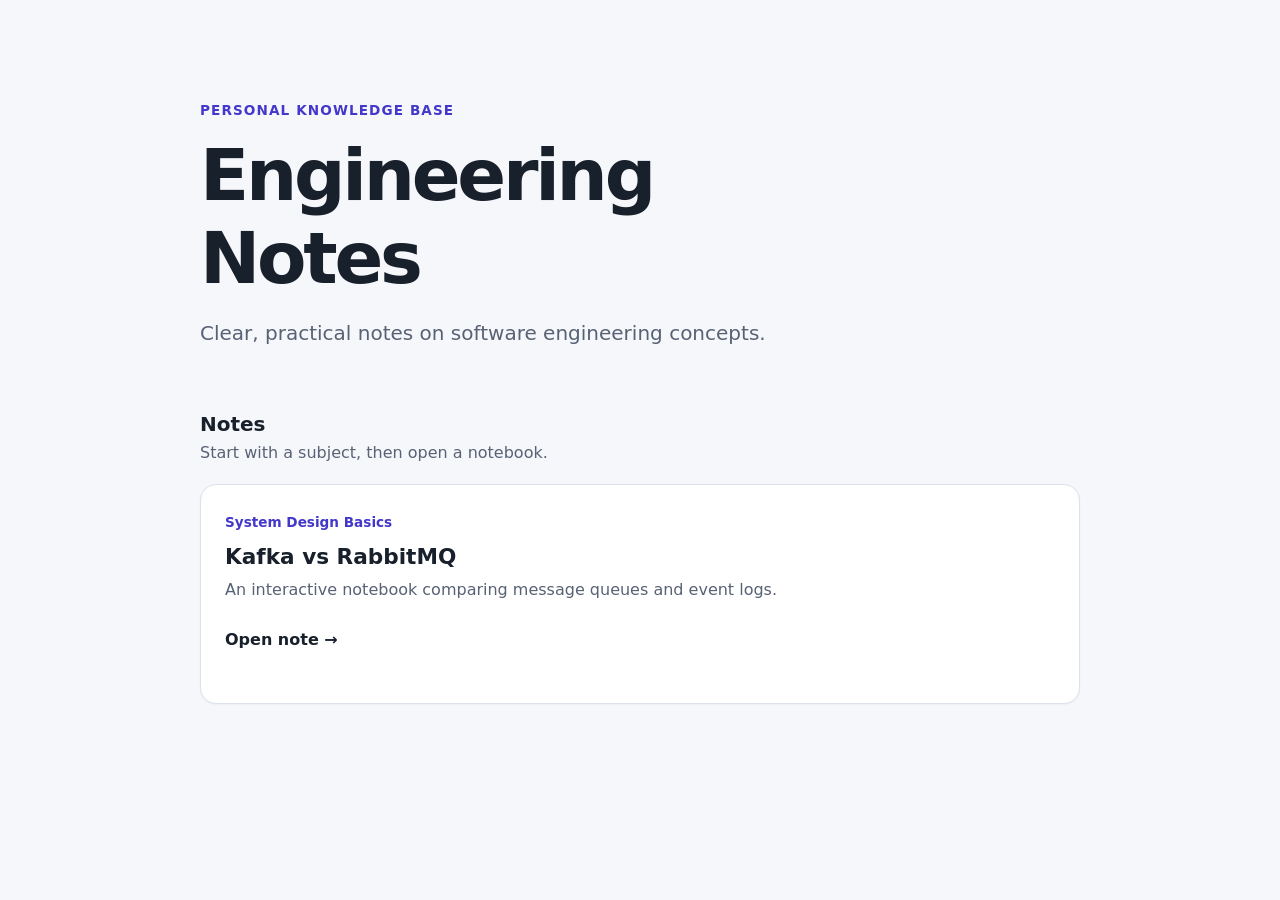
==== index.html @ b05e37fc "Create engineering notes site" ====
<!doctype html>
<html lang="en">
<head>
  <meta charset="utf-8">
  <meta name="viewport" content="width=device-width, initial-scale=1">
  <meta name="description" content="Personal engineering notes by Vishal.">
  <title>Engineering Notes</title>
  <link rel="stylesheet" href="assets/css/site.css">
</head>
<body>
  <main class="page">
    <header class="intro">
      <p class="eyebrow">Personal knowledge base</p>
      <h1>Engineering Notes</h1>
      <p class="summary">Clear, practical notes on software engineering concepts.</p>
    </header>
    <section aria-labelledby="notes-heading">
      <div class="section-heading">
        <h2 id="notes-heading">Notes</h2>
        <p>Start with a subject, then open a notebook.</p>
      </div>
      <div class="note-grid">
        <a class="note-card" href="notes/system-design-basics/System%20Design%20Notebook.html">
          <span class="subject">System Design Basics</span>
          <h3>Kafka vs RabbitMQ</h3>
          <p>An interactive notebook comparing message queues and event logs.</p>
          <span class="open-note">Open note <span aria-hidden="true">→</span></span>
        </a>
      </div>
    </section>
  </main>
</body>
</html>
---- assets/css/site.css ----
:root { color-scheme: light dark; --page:#f6f7fb; --surface:#fff; --ink:#18202c; --muted:#586275; --line:#dce1ea; --accent:#4338ca; }
@media (prefers-color-scheme:dark) { :root { --page:#10141b; --surface:#18202b; --ink:#e6eaf0; --muted:#a7b1c1; --line:#2d3849; --accent:#a79fff; } }
* { box-sizing:border-box; }
body { margin:0; background:var(--page); color:var(--ink); font:400 16px/1.6 system-ui,-apple-system,BlinkMacSystemFont,"Segoe UI",sans-serif; }
.page { width:min(100% - 40px,880px); margin:0 auto; padding:clamp(52px,10vw,100px) 0 80px; }
.intro { max-width:680px; }
.eyebrow { margin:0 0 12px; color:var(--accent); font-size:.85rem; font-weight:750; letter-spacing:.08em; text-transform:uppercase; }
h1,h2,h3 { line-height:1.15; }
h1 { margin:0; font-size:clamp(2.5rem,7vw,4.5rem); letter-spacing:-.045em; }
.summary { margin:18px 0 0; color:var(--muted); font-size:clamp(1.05rem,2vw,1.25rem); }
section { margin-top:64px; }
.section-heading h2 { margin:0; font-size:1.25rem; }
.section-heading p { margin:4px 0 18px; color:var(--muted); }
.note-grid { display:grid; grid-template-columns:repeat(auto-fit,minmax(min(100%,260px),1fr)); gap:16px; }
.note-card { display:block; min-height:220px; padding:24px; border:1px solid var(--line); border-radius:16px; background:var(--surface); color:inherit; text-decoration:none; box-shadow:0 1px 2px rgb(24 32 44 / .04); transition:border-color 160ms ease,box-shadow 160ms ease,transform 160ms ease; }
.note-card:hover { border-color:var(--accent); box-shadow:0 10px 24px rgb(24 32 44 / .12); transform:translateY(-2px); }
.note-card:focus-visible { outline:3px solid var(--accent); outline-offset:3px; }
.subject { color:var(--accent); font-size:.85rem; font-weight:700; }
.note-card h3 { margin:10px 0 8px; font-size:1.35rem; }
.note-card p { margin:0; color:var(--muted); }
.open-note { display:block; margin-top:24px; font-weight:700; }
@media (max-width:480px) { .page { width:min(100% - 32px,880px); } .note-card { min-height:0; } }
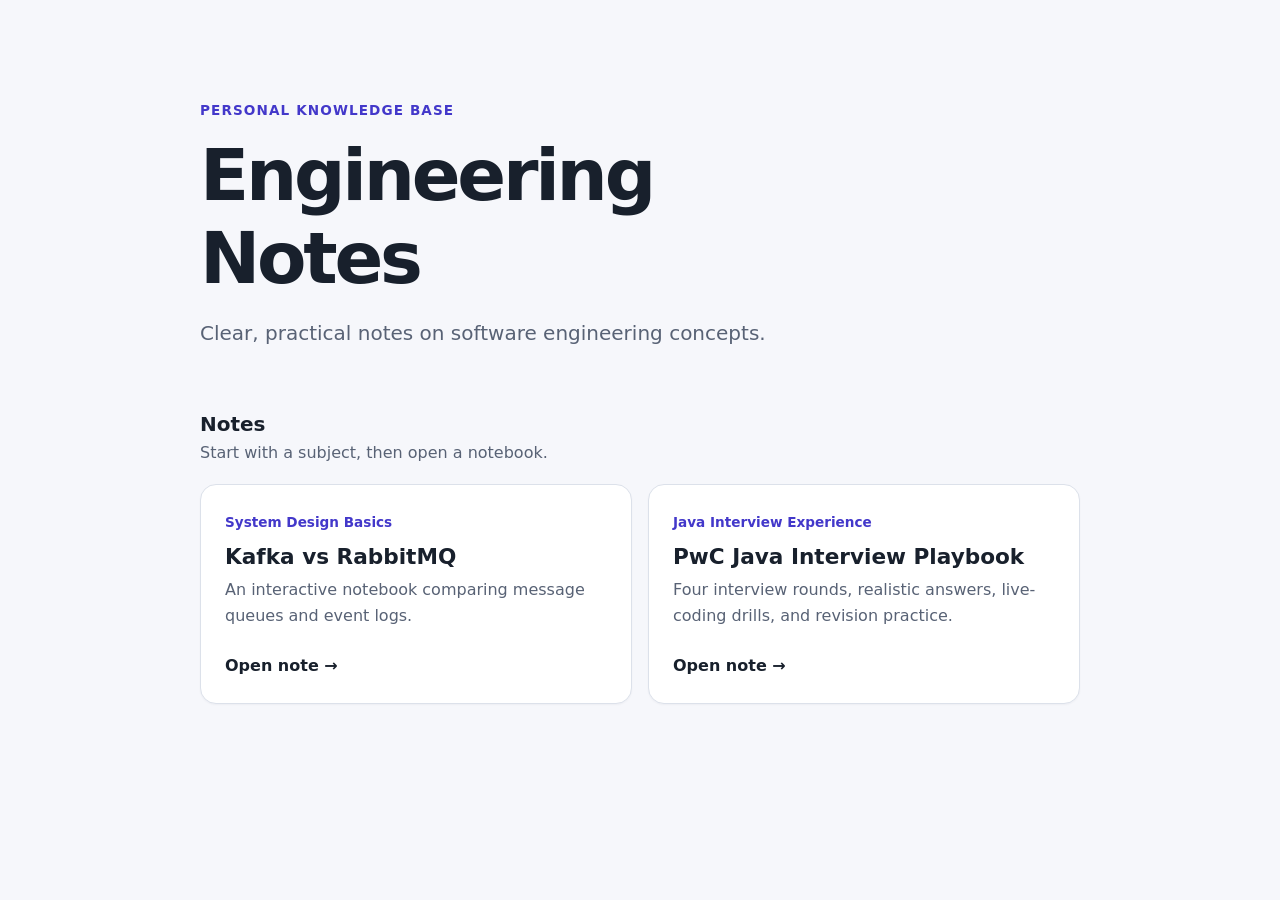
==== commit 826b194d: "added java interview playbook" ====
--- a/index.html
+++ b/index.html
@@ -26,6 +26,12 @@
           <p>An interactive notebook comparing message queues and event logs.</p>
           <span class="open-note">Open note <span aria-hidden="true">→</span></span>
         </a>
+        <a class="note-card" href="notes/java-interview-exp/PwC%20Java%20Interview%20Playbook.html">
+          <span class="subject">Java Interview Experience</span>
+          <h3>PwC Java Interview Playbook</h3>
+          <p>Four interview rounds, realistic answers, live-coding drills, and revision practice.</p>
+          <span class="open-note">Open note <span aria-hidden="true">→</span></span>
+        </a>
       </div>
     </section>
   </main>
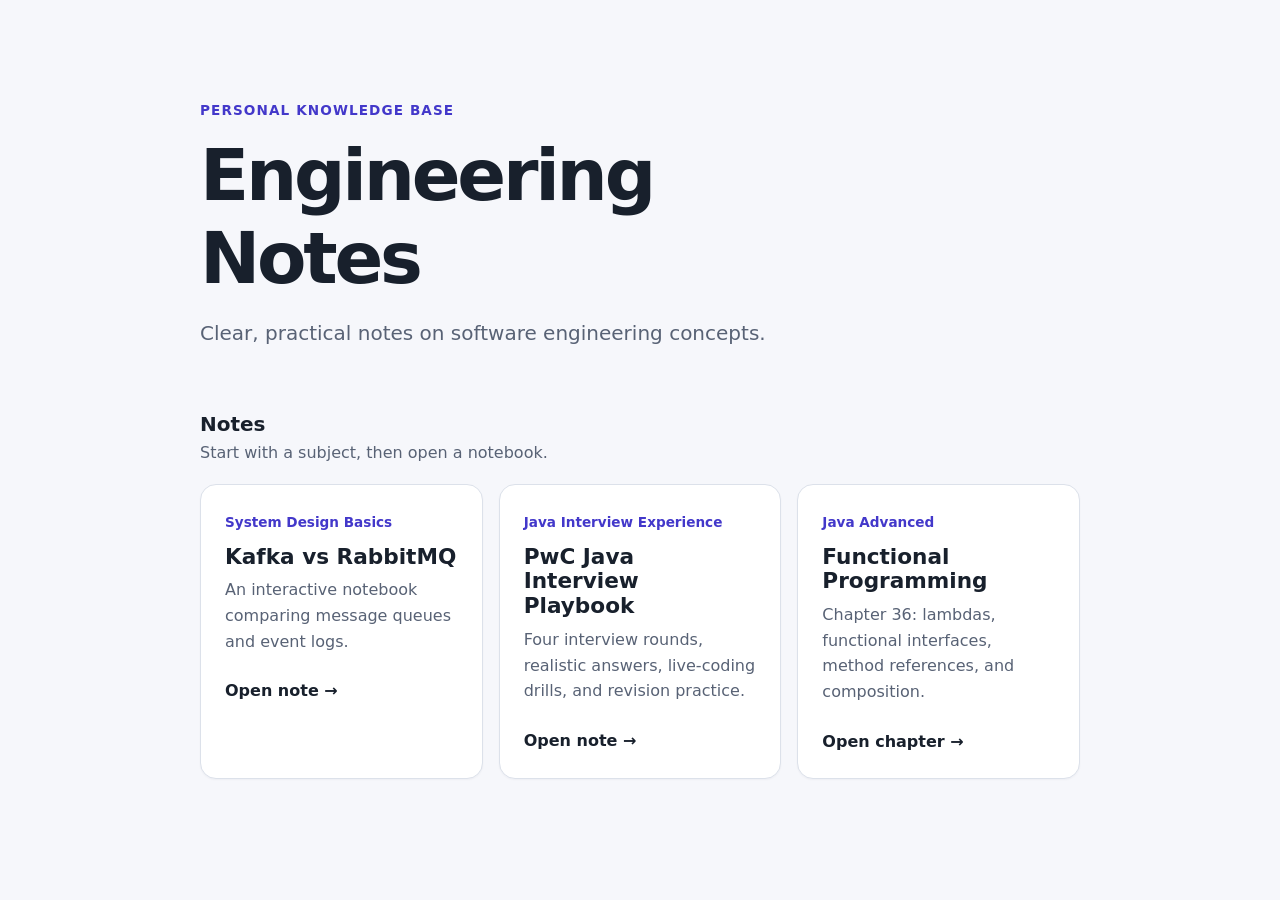
==== commit 20235620: "Add functional programming chapter" ====
--- a/index.html
+++ b/index.html
@@ -32,6 +32,12 @@
           <p>Four interview rounds, realistic answers, live-coding drills, and revision practice.</p>
           <span class="open-note">Open note <span aria-hidden="true">→</span></span>
         </a>
+        <a class="note-card" href="notes/java-advanced/index.html">
+          <span class="subject">Java Advanced</span>
+          <h3>Functional Programming</h3>
+          <p>Chapter 36: lambdas, functional interfaces, method references, and composition.</p>
+          <span class="open-note">Open chapter <span aria-hidden="true">→</span></span>
+        </a>
       </div>
     </section>
   </main>
